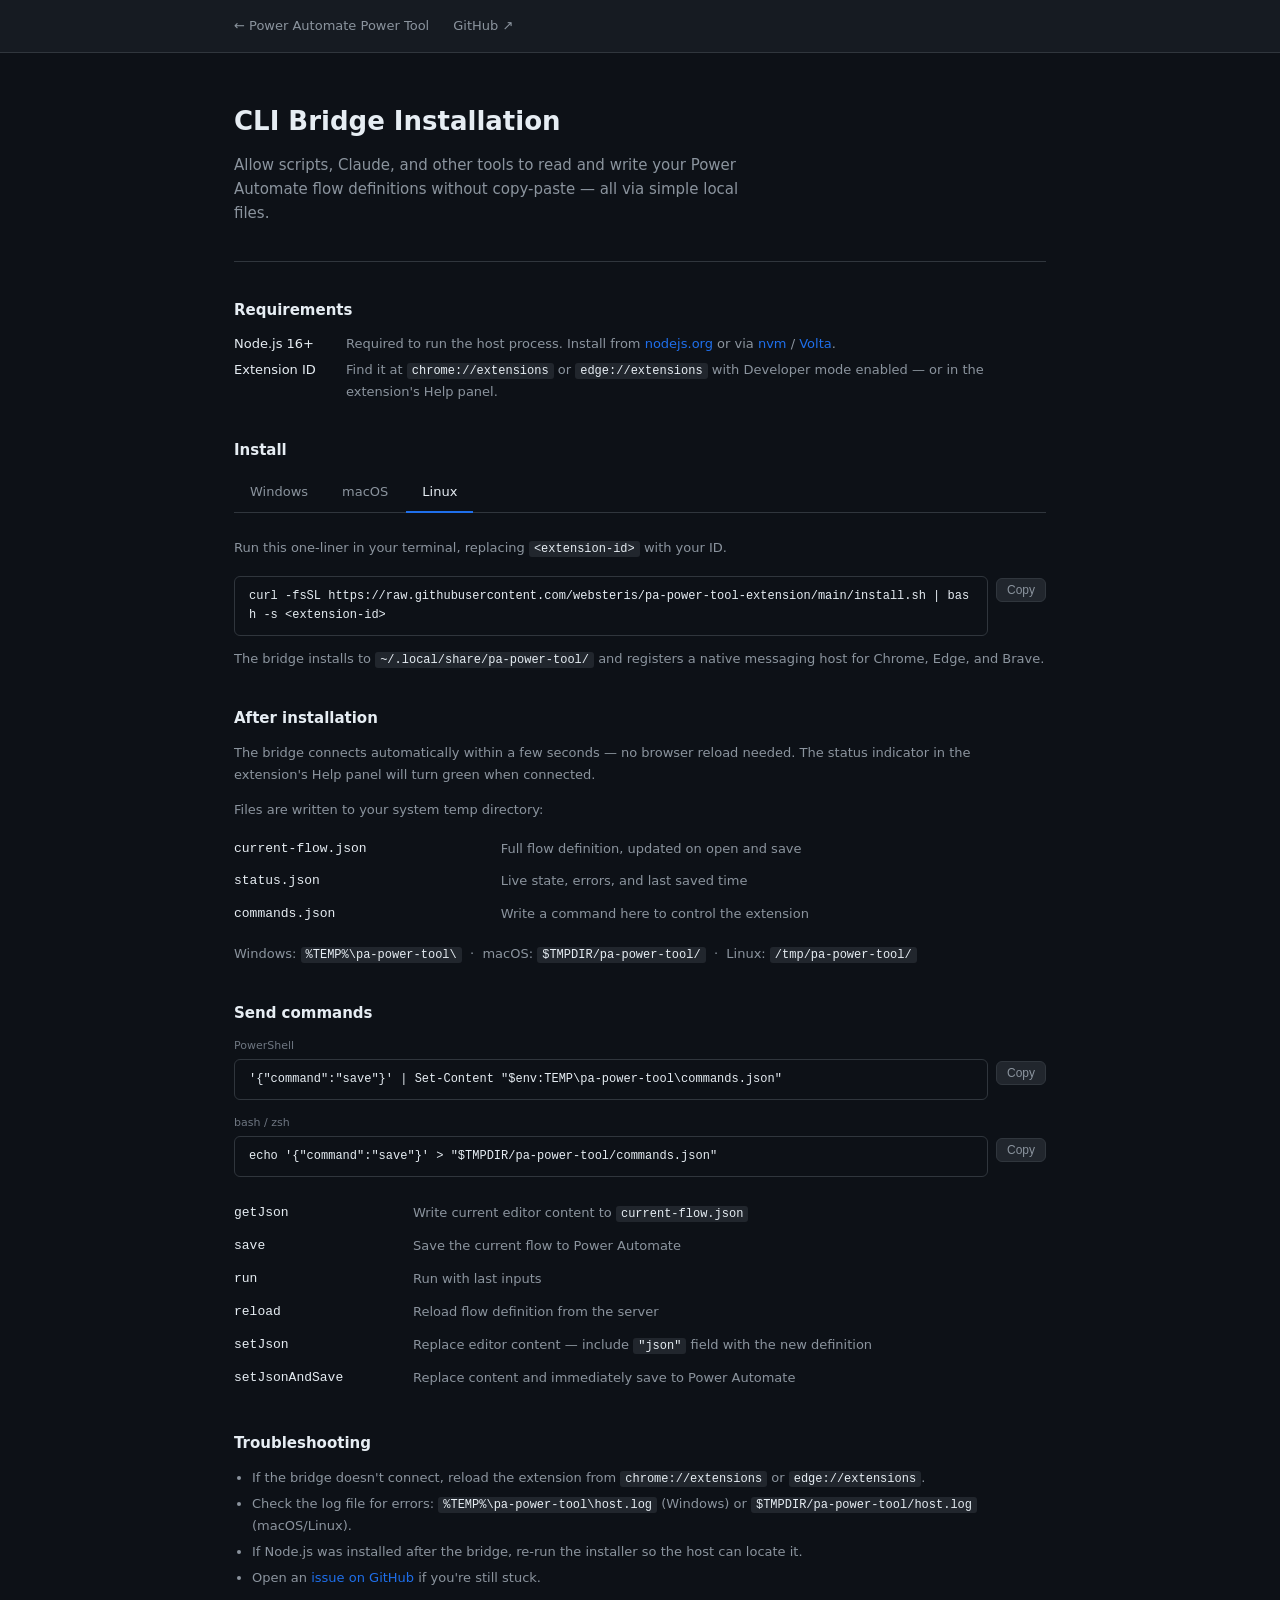
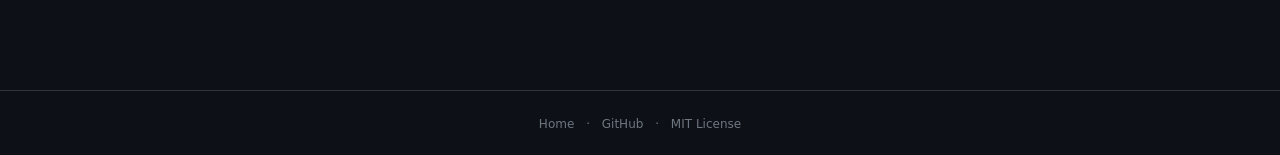
==== docs/install.html @ f7fae398 "Initial commit — CLI bridge, GitHub Pages site, and GHA workflows" ====
<!DOCTYPE html>
<html lang="en">
<head>
  <meta charset="UTF-8">
  <meta name="viewport" content="width=device-width, initial-scale=1.0">
  <title>CLI Bridge Installation — Power Automate Power Tool</title>
  <meta name="description" content="Install the Power Automate Power Tool CLI Bridge to let scripts and Claude read and write your flow definitions.">
  <link rel="stylesheet" href="./assets/style.css">
</head>
<body>

  <nav class="nav">
    <div class="nav-inner">
      <a class="nav-back" href="./index.html">← Power Automate Power Tool</a>
      <a class="nav-link" href="https://github.com/websteris/pa-power-tool-extension" target="_blank" rel="noopener">GitHub ↗</a>
    </div>
  </nav>

  <div class="page">

    <div class="install-header">
      <h1>CLI Bridge Installation</h1>
      <p>
        Allow scripts, Claude, and other tools to read and write your Power Automate flow
        definitions without copy-paste — all via simple local files.
      </p>
    </div>

    <div class="install-body">

      <!-- Requirements -->
      <div class="install-section">
        <h2>Requirements</h2>
        <div class="req-row">
          <span class="req-name">Node.js 16+</span>
          <span class="req-desc">
            Required to run the host process.
            Install from <a href="https://nodejs.org" target="_blank" rel="noopener">nodejs.org</a>
            or via <a href="https://github.com/nvm-sh/nvm" target="_blank" rel="noopener">nvm</a> /
            <a href="https://volta.sh" target="_blank" rel="noopener">Volta</a>.
          </span>
        </div>
        <div class="req-row">
          <span class="req-name">Extension ID</span>
          <span class="req-desc">
            Find it at <code>chrome://extensions</code> or <code>edge://extensions</code>
            with Developer mode enabled — or in the extension's Help panel.
          </span>
        </div>
      </div>

      <!-- OS Tabs -->
      <div class="install-section">
        <h2>Install</h2>

        <div class="os-tabs" role="tablist">
          <div class="os-tab" role="tab" data-os="windows" onclick="switchOS('windows')">Windows</div>
          <div class="os-tab" role="tab" data-os="mac"     onclick="switchOS('mac')">macOS</div>
          <div class="os-tab" role="tab" data-os="linux"   onclick="switchOS('linux')">Linux</div>
        </div>

        <!-- Windows -->
        <div class="os-panel" id="panel-windows">
          <p style="font-size:13px;color:var(--text-2);margin-bottom:16px">
            Run this one-liner in PowerShell. The installer will prompt for your extension ID.
          </p>
          <div class="code-row">
            <code class="code-block" id="cmd-windows">powershell -ExecutionPolicy Bypass -Command "irm https://raw.githubusercontent.com/websteris/pa-power-tool-extension/main/install.ps1 | iex"</code>
            <button class="copy-btn" onclick="copy('cmd-windows', this)">Copy</button>
          </div>
          <p class="note">
            The bridge installs to <code>%LOCALAPPDATA%\pa-power-tool\</code> and registers
            a native messaging host for both Chrome and Edge.
          </p>
        </div>

        <!-- macOS -->
        <div class="os-panel" id="panel-mac">
          <p style="font-size:13px;color:var(--text-2);margin-bottom:16px">
            Run this one-liner in Terminal, replacing <code>&lt;extension-id&gt;</code> with your ID.
          </p>
          <div class="code-row">
            <code class="code-block" id="cmd-mac">curl -fsSL https://raw.githubusercontent.com/websteris/pa-power-tool-extension/main/install.sh | bash -s &lt;extension-id&gt;</code>
            <button class="copy-btn" onclick="copy('cmd-mac', this)">Copy</button>
          </div>
          <p class="note">
            The bridge installs to <code>~/.local/share/pa-power-tool/</code> and registers
            a native messaging host for Chrome, Edge, and Brave.
          </p>
        </div>

        <!-- Linux -->
        <div class="os-panel" id="panel-linux">
          <p style="font-size:13px;color:var(--text-2);margin-bottom:16px">
            Run this one-liner in your terminal, replacing <code>&lt;extension-id&gt;</code> with your ID.
          </p>
          <div class="code-row">
            <code class="code-block" id="cmd-linux">curl -fsSL https://raw.githubusercontent.com/websteris/pa-power-tool-extension/main/install.sh | bash -s &lt;extension-id&gt;</code>
            <button class="copy-btn" onclick="copy('cmd-linux', this)">Copy</button>
          </div>
          <p class="note">
            The bridge installs to <code>~/.local/share/pa-power-tool/</code> and registers
            a native messaging host for Chrome, Edge, and Brave.
          </p>
        </div>
      </div>

      <!-- After install -->
      <div class="install-section">
        <h2>After installation</h2>
        <p style="font-size:13px;color:var(--text-2);margin-bottom:12px">
          The bridge connects automatically within a few seconds — no browser reload needed.
          The status indicator in the extension's Help panel will turn green when connected.
        </p>
        <p style="font-size:13px;color:var(--text-2)">
          Files are written to your system temp directory:
        </p>
        <table class="files-table" style="margin-top:12px">
          <tr>
            <td>current-flow.json</td>
            <td>Full flow definition, updated on open and save</td>
          </tr>
          <tr>
            <td>status.json</td>
            <td>Live state, errors, and last saved time</td>
          </tr>
          <tr>
            <td>commands.json</td>
            <td>Write a command here to control the extension</td>
          </tr>
        </table>
        <p class="note" style="margin-top:12px">
          Windows: <code>%TEMP%\pa-power-tool\</code> &nbsp;·&nbsp;
          macOS: <code>$TMPDIR/pa-power-tool/</code> &nbsp;·&nbsp;
          Linux: <code>/tmp/pa-power-tool/</code>
        </p>
      </div>

      <!-- Commands -->
      <div class="install-section">
        <h2>Send commands</h2>

        <div class="code-label" style="margin-bottom:4px">PowerShell</div>
        <div class="code-row">
          <code class="code-block" id="cmd-ps-save">'{"command":"save"}' | Set-Content "$env:TEMP\pa-power-tool\commands.json"</code>
          <button class="copy-btn" onclick="copy('cmd-ps-save', this)">Copy</button>
        </div>

        <div class="code-label" style="margin-top:14px;margin-bottom:4px">bash / zsh</div>
        <div class="code-row">
          <code class="code-block" id="cmd-sh-save">echo '{"command":"save"}' > "$TMPDIR/pa-power-tool/commands.json"</code>
          <button class="copy-btn" onclick="copy('cmd-sh-save', this)">Copy</button>
        </div>

        <div style="margin-top:20px">
          <table class="files-table">
            <tr><td>getJson</td><td>Write current editor content to <code>current-flow.json</code></td></tr>
            <tr><td>save</td><td>Save the current flow to Power Automate</td></tr>
            <tr><td>run</td><td>Run with last inputs</td></tr>
            <tr><td>reload</td><td>Reload flow definition from the server</td></tr>
            <tr><td>setJson</td><td>Replace editor content — include <code>"json"</code> field with the new definition</td></tr>
            <tr><td>setJsonAndSave</td><td>Replace content and immediately save to Power Automate</td></tr>
          </table>
        </div>
      </div>

      <!-- Troubleshooting -->
      <div class="install-section">
        <h2>Troubleshooting</h2>
        <ul>
          <li>If the bridge doesn't connect, reload the extension from <code>chrome://extensions</code> or <code>edge://extensions</code>.</li>
          <li>Check the log file for errors: <code>%TEMP%\pa-power-tool\host.log</code> (Windows) or <code>$TMPDIR/pa-power-tool/host.log</code> (macOS/Linux).</li>
          <li>If Node.js was installed after the bridge, re-run the installer so the host can locate it.</li>
          <li>Open an <a href="https://github.com/websteris/pa-power-tool-extension/issues" target="_blank" rel="noopener">issue on GitHub</a> if you're still stuck.</li>
        </ul>
      </div>

    </div><!-- /install-body -->
  </div><!-- /page -->

  <footer class="footer">
    <a href="./index.html">Home</a>
    <span class="sep">·</span>
    <a href="https://github.com/websteris/pa-power-tool-extension" target="_blank" rel="noopener">GitHub</a>
    <span class="sep">·</span>
    <a href="https://github.com/websteris/pa-power-tool-extension/blob/main/LICENSE" target="_blank" rel="noopener">MIT License</a>
  </footer>

  <script>
    function detectOS() {
      const ua = navigator.userAgent;
      if (ua.includes('Windows')) return 'windows';
      if (ua.includes('Mac'))     return 'mac';
      return 'linux';
    }

    function switchOS(os) {
      document.querySelectorAll('.os-tab').forEach(t => t.classList.toggle('active', t.dataset.os === os));
      document.querySelectorAll('.os-panel').forEach(p => p.classList.toggle('active', p.id === 'panel-' + os));
    }

    function copy(id, btn) {
      const text = document.getElementById(id).textContent;
      navigator.clipboard.writeText(text).then(() => {
        btn.textContent = 'Copied!';
        btn.classList.add('copied');
        setTimeout(() => { btn.textContent = 'Copy'; btn.classList.remove('copied'); }, 2000);
      });
    }

    switchOS(detectOS());
  </script>

</body>
</html>
---- docs/assets/style.css ----
:root {
  --bg-0: #0d1117;
  --bg-1: #161b22;
  --bg-2: #21262d;
  --bg-3: #30363d;
  --text-1: #e6edf3;
  --text-2: #8b949e;
  --text-3: #6e7681;
  --accent: #1f6feb;
  --accent-hover: #388bfd;
  --green: #3fb950;
  --border: #30363d;
  --radius: 6px;
  --max-w: 860px;
}

*, *::before, *::after { box-sizing: border-box; margin: 0; padding: 0; }

html { scroll-behavior: smooth; }

body {
  background: var(--bg-0);
  color: var(--text-1);
  font-family: -apple-system, BlinkMacSystemFont, "Segoe UI", system-ui, sans-serif;
  font-size: 15px;
  line-height: 1.6;
  -webkit-font-smoothing: antialiased;
}

a { color: var(--accent); text-decoration: none; }
a:hover { color: var(--accent-hover); text-decoration: underline; }

/* ── Nav ─────────────────────────────────────────────────────────────────── */

.nav {
  background: var(--bg-1);
  border-bottom: 1px solid var(--border);
  position: sticky;
  top: 0;
  z-index: 100;
}

.nav-inner {
  max-width: var(--max-w);
  margin: 0 auto;
  padding: 0 24px;
  height: 52px;
  display: flex;
  align-items: center;
  gap: 24px;
}

.nav-logo {
  font-size: 14px;
  font-weight: 600;
  color: var(--text-1);
  flex: 1;
}

.nav-link {
  font-size: 13px;
  color: var(--text-2);
  white-space: nowrap;
}

.nav-link:hover { color: var(--text-1); text-decoration: none; }

.nav-back {
  font-size: 13px;
  color: var(--text-2);
  display: flex;
  align-items: center;
  gap: 4px;
}

.nav-back:hover { color: var(--text-1); text-decoration: none; }

/* ── Layout ──────────────────────────────────────────────────────────────── */

.page { max-width: var(--max-w); margin: 0 auto; padding: 0 24px; }

/* ── Hero ────────────────────────────────────────────────────────────────── */

.hero {
  padding: 72px 0 56px;
  border-bottom: 1px solid var(--border);
}

.hero h1 {
  font-size: 36px;
  font-weight: 700;
  letter-spacing: -0.5px;
  margin-bottom: 16px;
  line-height: 1.2;
}

.hero .tagline {
  font-size: 17px;
  color: var(--text-2);
  max-width: 560px;
  margin-bottom: 32px;
  line-height: 1.6;
}

.store-buttons {
  display: flex;
  gap: 12px;
  flex-wrap: wrap;
}

.btn {
  display: inline-flex;
  align-items: center;
  gap: 8px;
  padding: 8px 18px;
  border-radius: var(--radius);
  font-size: 14px;
  font-weight: 500;
  cursor: pointer;
  border: none;
  text-decoration: none !important;
  transition: background 0.1s, opacity 0.1s;
  white-space: nowrap;
}

.btn-primary {
  background: var(--accent);
  color: #fff;
}

.btn-primary:hover { background: var(--accent-hover); color: #fff; }

.btn-secondary {
  background: var(--bg-2);
  color: var(--text-1);
  border: 1px solid var(--border);
}

.btn-secondary:hover { background: var(--bg-3); color: var(--text-1); }

.btn-store {
  background: var(--bg-2);
  color: var(--text-1);
  border: 1px solid var(--border);
}

.btn-store:hover:not(.disabled) { background: var(--bg-3); }

.btn-store.disabled {
  opacity: 0.45;
  cursor: not-allowed;
  pointer-events: none;
}

.badge {
  font-size: 10px;
  font-weight: 500;
  background: var(--bg-3);
  color: var(--text-3);
  border-radius: 20px;
  padding: 1px 7px;
}

/* ── Features ────────────────────────────────────────────────────────────── */

.features { padding: 56px 0; border-bottom: 1px solid var(--border); }

.section-label {
  font-size: 11px;
  font-weight: 700;
  text-transform: uppercase;
  letter-spacing: 0.1em;
  color: var(--text-3);
  margin-bottom: 24px;
}

.feature-grid {
  display: grid;
  grid-template-columns: repeat(2, 1fr);
  gap: 16px;
}

.feature-card {
  background: var(--bg-1);
  border: 1px solid var(--border);
  border-radius: var(--radius);
  padding: 20px 22px;
}

.feature-card h3 {
  font-size: 14px;
  font-weight: 600;
  margin-bottom: 6px;
  color: var(--text-1);
}

.feature-card p {
  font-size: 13px;
  color: var(--text-2);
  line-height: 1.6;
}

/* ── Bridge section ──────────────────────────────────────────────────────── */

.bridge-section { padding: 56px 0; border-bottom: 1px solid var(--border); }

.bridge-inner {
  display: flex;
  gap: 48px;
  align-items: flex-start;
}

.bridge-text { flex: 1; }

.bridge-text h2 {
  font-size: 22px;
  font-weight: 700;
  margin-bottom: 12px;
}

.bridge-text p {
  font-size: 14px;
  color: var(--text-2);
  line-height: 1.7;
  margin-bottom: 24px;
}

.bridge-code {
  flex: 1;
  min-width: 0;
}

.code-label {
  font-size: 11px;
  color: var(--text-3);
  margin-bottom: 4px;
}

/* ── Code blocks ─────────────────────────────────────────────────────────── */

.code-block {
  background: var(--bg-0);
  border: 1px solid var(--border);
  border-radius: var(--radius);
  padding: 10px 14px;
  font-family: "Cascadia Code", "Fira Code", Consolas, "Courier New", monospace;
  font-size: 12px;
  color: var(--text-1);
  line-height: 1.6;
  word-break: break-all;
  white-space: pre-wrap;
}

.code-row {
  display: flex;
  gap: 8px;
  align-items: flex-start;
  margin-bottom: 12px;
}

.code-row .code-block { flex: 1; margin-bottom: 0; }

.copy-btn {
  background: var(--bg-2);
  border: 1px solid var(--border);
  border-radius: var(--radius);
  color: var(--text-2);
  cursor: pointer;
  font-size: 12px;
  padding: 4px 10px;
  white-space: nowrap;
  flex-shrink: 0;
  margin-top: 2px;
  transition: background 0.1s, color 0.1s;
}

.copy-btn:hover { background: var(--bg-3); color: var(--text-1); }
.copy-btn.copied { color: var(--green); border-color: var(--green); }

/* ── OS Tabs ─────────────────────────────────────────────────────────────── */

.os-tabs {
  display: flex;
  gap: 2px;
  border-bottom: 1px solid var(--border);
  margin-bottom: 24px;
}

.os-tab {
  padding: 8px 16px;
  font-size: 13px;
  color: var(--text-2);
  cursor: pointer;
  border-bottom: 2px solid transparent;
  margin-bottom: -1px;
  transition: color 0.1s;
  user-select: none;
}

.os-tab:hover { color: var(--text-1); }

.os-tab.active {
  color: var(--text-1);
  border-bottom-color: var(--accent);
  font-weight: 500;
}

.os-panel { display: none; }
.os-panel.active { display: block; }

/* ── Install page ────────────────────────────────────────────────────────── */

.install-header { padding: 48px 0 36px; border-bottom: 1px solid var(--border); }

.install-header h1 {
  font-size: 26px;
  font-weight: 700;
  margin-bottom: 10px;
}

.install-header p {
  font-size: 15px;
  color: var(--text-2);
  max-width: 520px;
}

.install-body { padding: 36px 0 64px; }

.install-section { margin-bottom: 36px; }

.install-section h2 {
  font-size: 15px;
  font-weight: 600;
  margin-bottom: 12px;
  color: var(--text-1);
}

.install-section p, .install-section li {
  font-size: 13px;
  color: var(--text-2);
  line-height: 1.7;
}

.install-section ul, .install-section ol {
  padding-left: 18px;
}

.install-section li { margin-bottom: 4px; }

.req-row {
  display: flex;
  align-items: baseline;
  gap: 12px;
  font-size: 13px;
  margin-bottom: 6px;
}

.req-name { color: var(--text-1); font-weight: 500; min-width: 100px; }
.req-desc { color: var(--text-2); }

.files-table { width: 100%; border-collapse: collapse; font-size: 13px; }
.files-table td { padding: 6px 12px 6px 0; color: var(--text-2); vertical-align: top; }
.files-table td:first-child { color: var(--text-1); font-family: monospace; white-space: nowrap; padding-right: 24px; }

.note {
  font-size: 12px;
  color: var(--text-3);
  margin-top: 10px;
  line-height: 1.6;
}

code {
  font-family: "Cascadia Code", "Fira Code", Consolas, monospace;
  font-size: 12px;
  background: var(--bg-2);
  border-radius: 3px;
  padding: 1px 5px;
  color: var(--text-1);
}

/* ── Footer ──────────────────────────────────────────────────────────────── */

.footer {
  border-top: 1px solid var(--border);
  padding: 24px;
  text-align: center;
  font-size: 12px;
  color: var(--text-3);
}

.footer a { color: var(--text-3); }
.footer a:hover { color: var(--text-2); }
.footer .sep { margin: 0 8px; }

/* ── Responsive ──────────────────────────────────────────────────────────── */

@media (max-width: 640px) {
  .hero { padding: 48px 0 40px; }
  .hero h1 { font-size: 26px; }
  .feature-grid { grid-template-columns: 1fr; }
  .bridge-inner { flex-direction: column; gap: 24px; }
  .install-header { padding: 32px 0 28px; }
}
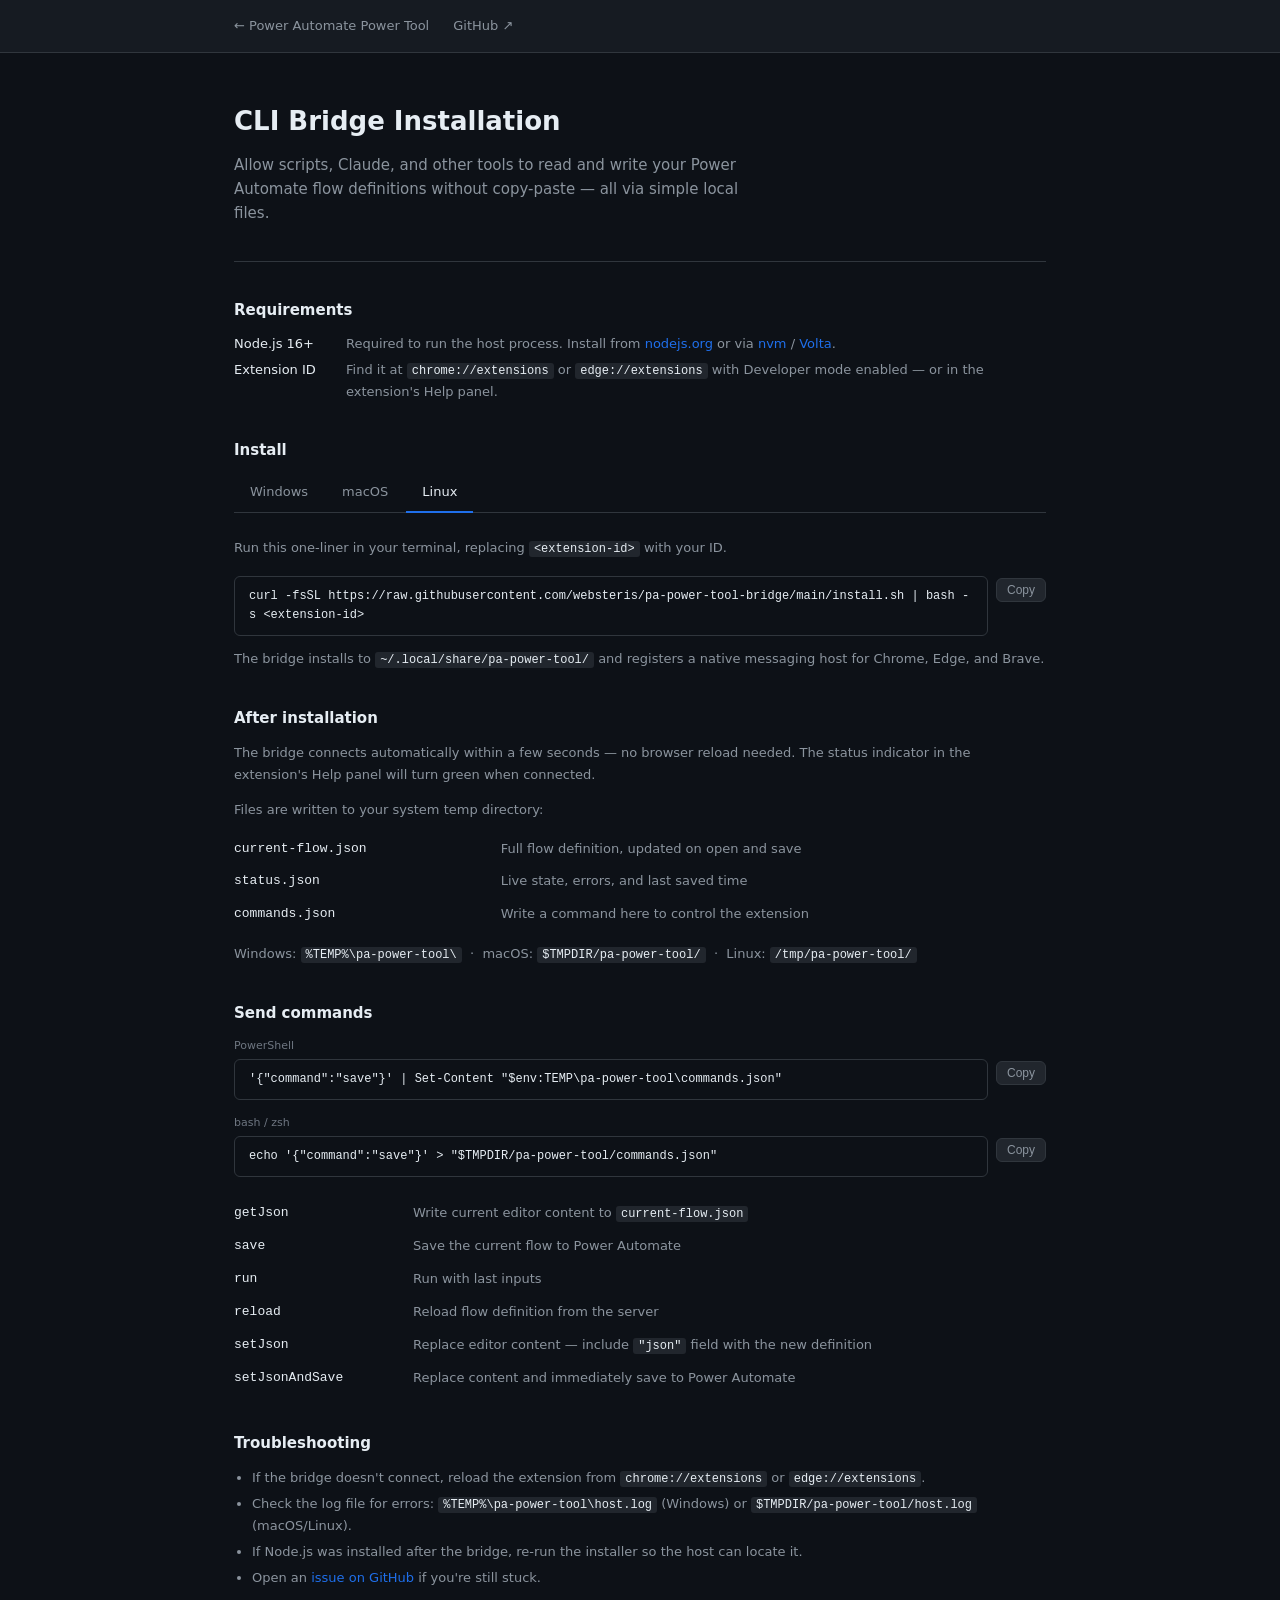
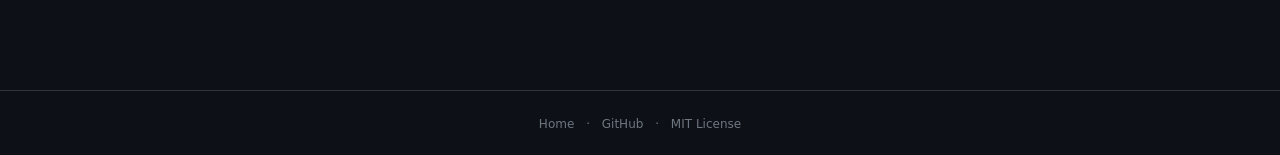
==== commit ae316404: "Update all URLs from pa-power-tool-extension to pa-power-tool-bridge" ====
--- a/docs/install.html
+++ b/docs/install.html
@@ -12,7 +12,7 @@
   <nav class="nav">
     <div class="nav-inner">
       <a class="nav-back" href="./index.html">← Power Automate Power Tool</a>
-      <a class="nav-link" href="https://github.com/websteris/pa-power-tool-extension" target="_blank" rel="noopener">GitHub ↗</a>
+      <a class="nav-link" href="https://github.com/websteris/pa-power-tool-bridge" target="_blank" rel="noopener">GitHub ↗</a>
     </div>
   </nav>
 
@@ -65,7 +65,7 @@
             Run this one-liner in PowerShell. The installer will prompt for your extension ID.
           </p>
           <div class="code-row">
-            <code class="code-block" id="cmd-windows">powershell -ExecutionPolicy Bypass -Command "irm https://raw.githubusercontent.com/websteris/pa-power-tool-extension/main/install.ps1 | iex"</code>
+            <code class="code-block" id="cmd-windows">powershell -ExecutionPolicy Bypass -Command "irm https://raw.githubusercontent.com/websteris/pa-power-tool-bridge/main/install.ps1 | iex"</code>
             <button class="copy-btn" onclick="copy('cmd-windows', this)">Copy</button>
           </div>
           <p class="note">
@@ -80,7 +80,7 @@
             Run this one-liner in Terminal, replacing <code>&lt;extension-id&gt;</code> with your ID.
           </p>
           <div class="code-row">
-            <code class="code-block" id="cmd-mac">curl -fsSL https://raw.githubusercontent.com/websteris/pa-power-tool-extension/main/install.sh | bash -s &lt;extension-id&gt;</code>
+            <code class="code-block" id="cmd-mac">curl -fsSL https://raw.githubusercontent.com/websteris/pa-power-tool-bridge/main/install.sh | bash -s &lt;extension-id&gt;</code>
             <button class="copy-btn" onclick="copy('cmd-mac', this)">Copy</button>
           </div>
           <p class="note">
@@ -95,7 +95,7 @@
             Run this one-liner in your terminal, replacing <code>&lt;extension-id&gt;</code> with your ID.
           </p>
           <div class="code-row">
-            <code class="code-block" id="cmd-linux">curl -fsSL https://raw.githubusercontent.com/websteris/pa-power-tool-extension/main/install.sh | bash -s &lt;extension-id&gt;</code>
+            <code class="code-block" id="cmd-linux">curl -fsSL https://raw.githubusercontent.com/websteris/pa-power-tool-bridge/main/install.sh | bash -s &lt;extension-id&gt;</code>
             <button class="copy-btn" onclick="copy('cmd-linux', this)">Copy</button>
           </div>
           <p class="note">
@@ -171,7 +171,7 @@
           <li>If the bridge doesn't connect, reload the extension from <code>chrome://extensions</code> or <code>edge://extensions</code>.</li>
           <li>Check the log file for errors: <code>%TEMP%\pa-power-tool\host.log</code> (Windows) or <code>$TMPDIR/pa-power-tool/host.log</code> (macOS/Linux).</li>
           <li>If Node.js was installed after the bridge, re-run the installer so the host can locate it.</li>
-          <li>Open an <a href="https://github.com/websteris/pa-power-tool-extension/issues" target="_blank" rel="noopener">issue on GitHub</a> if you're still stuck.</li>
+          <li>Open an <a href="https://github.com/websteris/pa-power-tool-bridge/issues" target="_blank" rel="noopener">issue on GitHub</a> if you're still stuck.</li>
         </ul>
       </div>
 
@@ -181,9 +181,9 @@
   <footer class="footer">
     <a href="./index.html">Home</a>
     <span class="sep">·</span>
-    <a href="https://github.com/websteris/pa-power-tool-extension" target="_blank" rel="noopener">GitHub</a>
+    <a href="https://github.com/websteris/pa-power-tool-bridge" target="_blank" rel="noopener">GitHub</a>
     <span class="sep">·</span>
-    <a href="https://github.com/websteris/pa-power-tool-extension/blob/main/LICENSE" target="_blank" rel="noopener">MIT License</a>
+    <a href="https://github.com/websteris/pa-power-tool-bridge/blob/main/LICENSE" target="_blank" rel="noopener">MIT License</a>
   </footer>
 
   <script>
